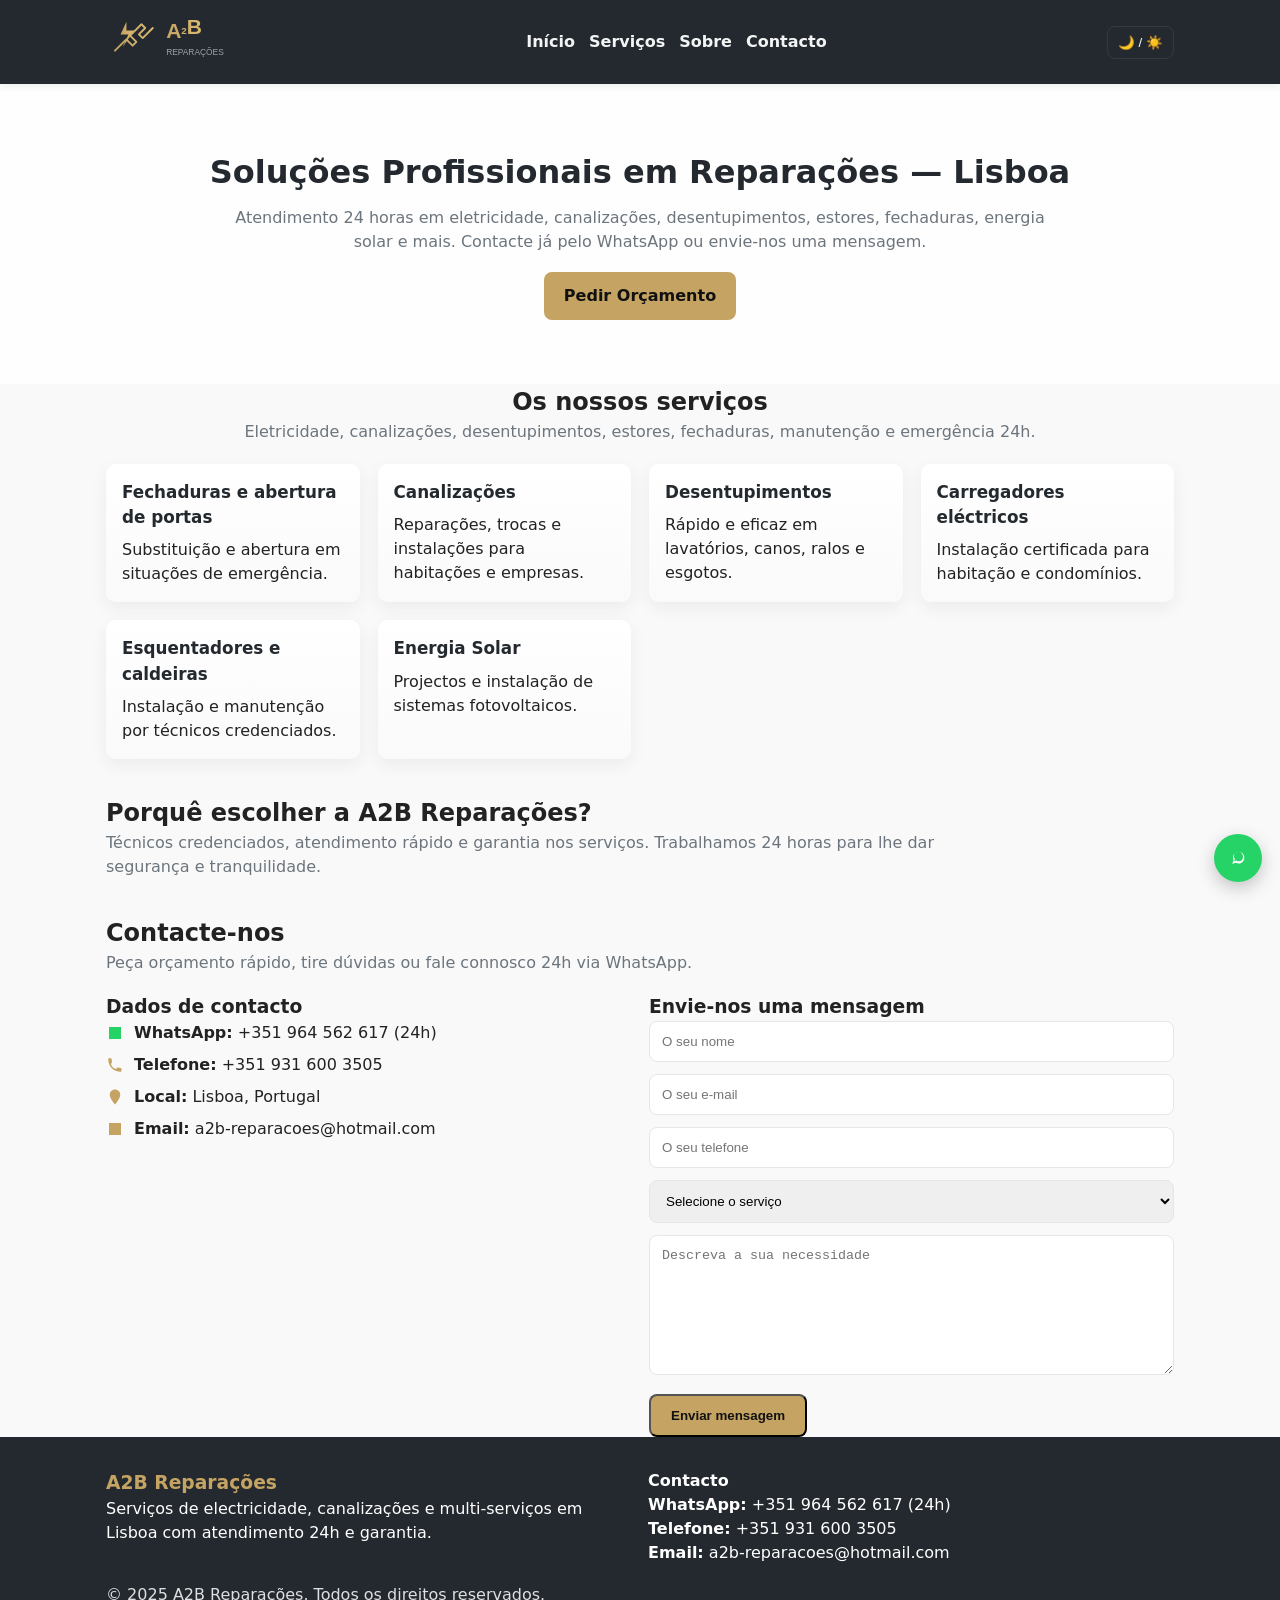
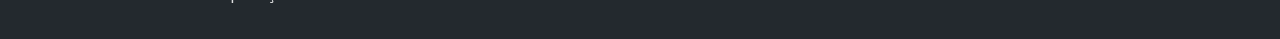
==== index.html @ bcf90f16 "Add files via upload" ====
<!DOCTYPE html>
<html lang="pt-PT">
<head>
  <meta charset="utf-8" />
  <meta name="viewport" content="width=device-width,initial-scale=1" />
  <title>A2B Reparações — Lisboa | Serviços 24h</title>
  <meta name="description" content="A2B Reparações — serviços 24h em Lisboa (eletricidade, canalizações, desentupimentos, estores, fechaduras, energia solar). Contacto rápido via WhatsApp." />
  <meta name="author" content="A2B Reparações" />
  <style>
    :root{
      --primary:#23292e;
      --secondary:#c5a363;
      --green:#25D366;
      --bg-light:#f9f9f9;
      --text-light:#222;
      --bg-dark:#0f1112;
      --text-dark:#e9ecef;
      --muted:#6c757d;
      --danger:#dc3545;
      --container:1100px;
    }
    *{box-sizing:border-box;margin:0;padding:0}
    html,body{height:100%}
    body{font-family:System-ui,-apple-system,"Segoe UI",Roboto,"Helvetica Neue",Arial,sans-serif;
      background:var(--bg-light);color:var(--text-light);-webkit-font-smoothing:antialiased;line-height:1.5;}
    .container{max-width:var(--container);margin:0 auto;padding:0 16px;}
    header{background:var(--primary);color:white;padding:14px 0;position:sticky;top:0;z-index:50;box-shadow:0 2px 8px rgba(0,0,0,.08)}
    .header-inner{display:flex;align-items:center;justify-content:space-between;gap:12px}
    .brand{display:flex;align-items:center;gap:12px}
    .brand svg{height:56px;width:auto;display:block}
    nav ul{display:flex;gap:14px;list-style:none}
    nav a{color:white;text-decoration:none;font-weight:600;opacity:.95}
    nav a:hover{opacity:1;color:var(--secondary)}
    .theme-toggle{background:transparent;border:1px solid rgba(255,255,255,.08);padding:8px 10px;border-radius:8px;color:white;cursor:pointer}
    .hero{padding:64px 0;text-align:center;background:linear-gradient(180deg,rgba(255,255,255,.8),rgba(255,255,255,.8));}
    .hero h1{font-size:2.0rem;margin-bottom:10px;color:var(--primary)}
    .hero p{color:var(--muted);max-width:820px;margin:0 auto 18px}
    .btn{display:inline-block;background:var(--secondary);color:#111;padding:12px 20px;border-radius:8px;text-decoration:none;font-weight:700}
    section{padding:56px 0}
    .grid{display:grid;gap:18px}
    .services-grid{grid-template-columns:repeat(auto-fit,minmax(220px,1fr))}
    .service-card{background:transparent;border-radius:10px;padding:16px;box-shadow:0 6px 18px rgba(0,0,0,.06);background:linear-gradient(180deg,#fff,#fafafa)}
    .service-card h3{color:var(--primary);margin-bottom:8px;font-size:1.05rem}
    .contact-grid{display:grid;grid-template-columns:1fr 1fr;gap:18px}
    .contact-form input,.contact-form textarea,.contact-form select{width:100%;padding:12px;border:1px solid #e6e6e6;border-radius:8px;margin-bottom:12px}
    .contact-form textarea{min-height:140px;resize:vertical}
    footer{background:var(--primary);color:white;padding:32px 0}
    .footer-columns{display:grid;grid-template-columns:repeat(auto-fit,minmax(200px,1fr));gap:16px}
    .contact-line{display:flex;align-items:center;gap:10px;margin-bottom:8px}
    .whatsapp-float{position:fixed;right:18px;bottom:18px;background:var(--green);color:white;padding:14px;border-radius:50%;box-shadow:0 6px 18px rgba(0,0,0,.22);display:flex;align-items:center;justify-content:center;text-decoration:none}
    .sr-only{position:absolute;width:1px;height:1px;padding:0;margin:-1px;overflow:hidden;clip:rect(0,0,0,0);white-space:nowrap;border:0}
    body.dark{background:var(--bg-dark);color:var(--text-dark)}
    body.dark .hero{background:linear-gradient(180deg,rgba(0,0,0,.4),rgba(0,0,0,.4))}
    body.dark .service-card{background:linear-gradient(180deg,#141516,#151517);box-shadow:0 6px 18px rgba(0,0,0,.6)}
    body.dark .btn{background:var(--secondary);color:#111}
    body.dark header{background:#0d1112}
    @media (max-width:900px){.contact-grid{grid-template-columns:1fr}nav ul{display:none}header .header-inner{flex-direction:row;justify-content:space-between}}
  </style>
</head>
<body>
  <header>
    <div class="container header-inner" role="banner">
      <div class="brand" aria-label="A2B Reparações">
        <svg viewBox="0 0 200 80" xmlns="http://www.w3.org/2000/svg" aria-hidden="true">
          <defs>
            <linearGradient id="g" x1="0" x2="1">
              <stop offset="0" stop-color="#c5a363"/>
              <stop offset="1" stop-color="#d9b971"/>
            </linearGradient>
          </defs>
          <rect x="0" y="0" width="70" height="70" rx="10" ry="10" fill="#23292e" />
          <path d="M12 56 L30 38 L40 48 L46 42 L36 32 L54 14 L60 20 L50 30 L56 36 L72 20" fill="none" stroke="url(#g)" stroke-width="3" stroke-linecap="round" stroke-linejoin="round" transform="translate(2,2) scale(0.9)"/>
          <polygon points="36,10 24,36 40,36 28,62 52,28 36,28" fill="url(#g)" transform="translate(4,4) scale(0.7)"/>
          <text x="86" y="34" font-family="Segoe UI, Roboto, Arial" font-weight="700" font-size="30" fill="url(#g)">A<tspan dy="-6" font-size="14">2</tspan>B</text>
          <text x="86" y="58" font-family="Segoe UI, Roboto, Arial" font-size="12" fill="#9aa3a6">REPARAÇÕES</text>
        </svg>
      </div>

      <nav aria-label="Navegação principal">
        <ul>
          <li><a href="#home">Início</a></li>
          <li><a href="#services">Serviços</a></li>
          <li><a href="#about">Sobre</a></li>
          <li><a href="#contact">Contacto</a></li>
        </ul>
      </nav>

      <div style="display:flex;gap:8px;align-items:center">
        <button id="themeToggle" class="theme-toggle" aria-pressed="false" title="Alternar tema">🌙 / ☀️</button>
      </div>
    </div>
  </header>

  <main>
    <section id="home" class="hero">
      <div class="container">
        <h1>Soluções Profissionais em Reparações — Lisboa</h1>
        <p>Atendimento 24 horas em eletricidade, canalizações, desentupimentos, estores, fechaduras, energia solar e mais. Contacte já pelo WhatsApp ou envie-nos uma mensagem.</p>
        <a class="btn" href="#contact">Pedir Orçamento</a>
      </div>
    </section>

    <section id="services" class="container">
      <div class="section-title" style="text-align:center;margin-bottom:18px">
        <h2>Os nossos serviços</h2>
        <p style="color:var(--muted)">Eletricidade, canalizações, desentupimentos, estores, fechaduras, manutenção e emergência 24h.</p>
      </div>

      <div class="services-grid grid" style="margin-top:20px">
        <div class="service-card"><h3>Fechaduras e abertura de portas</h3><p>Substituição e abertura em situações de emergência.</p></div>
        <div class="service-card"><h3>Canalizações</h3><p>Reparações, trocas e instalações para habitações e empresas.</p></div>
        <div class="service-card"><h3>Desentupimentos</h3><p>Rápido e eficaz em lavatórios, canos, ralos e esgotos.</p></div>
        <div class="service-card"><h3>Carregadores eléctricos</h3><p>Instalação certificada para habitação e condomínios.</p></div>
        <div class="service-card"><h3>Esquentadores e caldeiras</h3><p>Instalação e manutenção por técnicos credenciados.</p></div>
        <div class="service-card"><h3>Energia Solar</h3><p>Projectos e instalação de sistemas fotovoltaicos.</p></div>
      </div>
    </section>

    <section id="about" class="container" aria-labelledby="about-title" style="margin-top:36px">
      <h2 id="about-title">Porquê escolher a A2B Reparações?</h2>
      <p style="color:var(--muted);max-width:900px">Técnicos credenciados, atendimento rápido e garantia nos serviços. Trabalhamos 24 horas para lhe dar segurança e tranquilidade.</p>
    </section>

    <section id="contact" class="container" style="margin-top:36px">
      <h2>Contacte-nos</h2>
      <p style="color:var(--muted)">Peça orçamento rápido, tire dúvidas ou fale connosco 24h via WhatsApp.</p>

      <div class="contact-grid" style="margin-top:18px">
        <div>
          <h3>Dados de contacto</h3>
          <div class="contact-line"><svg width="18" height="18" viewBox="0 0 24 24" aria-hidden="true"><path d="M20 4H4v16h16V4z" fill="#25D366"/></svg><span><strong>WhatsApp:</strong> <a href="https://wa.me/351964562617" target="_blank" rel="noopener noreferrer" style="color:inherit;text-decoration:none">+351 964 562 617</a> (24h)</span></div>
          <div class="contact-line"><svg width="18" height="18" viewBox="0 0 24 24" aria-hidden="true"><path d="M6.6 10.79a10 10 0 0 0 6.61 6.61l1.83-1.83a1 1 0 0 1 1.02-.24c1.12.37 2.33.57 3.57.57a1 1 0 0 1 1 1V20a1 1 0 0 1-1 1C10.07 21 3 13.93 3 4a1 1 0 0 1 1-1h2.5a1 1 0 0 1 1 1c0 1.24.2 2.45.57 3.57a1 1 0 0 1-.24 1.02L6.6 10.79z" fill="#c5a363"/></svg><span><strong>Telefone:</strong> +351 931 600 3505</span></div>
          <div class="contact-line"><svg width="18" height="18" viewBox="0 0 24 24" aria-hidden="true"><path d="M12 2C8.13 2 5 5.13 5 9c0 5.25 7 13 7 13s7-7.75 7-13c0-3.87-3.13-7-7-7z" fill="#c5a363"/></svg><span><strong>Local:</strong> Lisboa, Portugal</span></div>
          <div class="contact-line"><svg width="18" height="18" viewBox="0 0 24 24" aria-hidden="true"><path d="M20 4H4v16h16V4z" fill="#c5a363"/></svg><span><strong>Email:</strong> a2b-reparacoes@hotmail.com</span></div>
        </div>

        <div class="contact-form" aria-labelledby="form-title">
          <h3 id="form-title">Envie-nos uma mensagem</h3>
          <form action="https://formsubmit.co/a2b-reparacoes@hotmail.com" method="POST" onsubmit="onFormSubmit(event)">
            <input type="hidden" name="_captcha" value="false">
            <input type="hidden" name="_template" value="table">
            <input type="text" name="nome" placeholder="O seu nome" required aria-label="Nome">
            <input type="email" name="email" placeholder="O seu e-mail" required aria-label="Email">
            <input type="tel" name="telefone" placeholder="O seu telefone" aria-label="Telefone">
            <select name="servico" required aria-label="Serviço">
              <option value="" disabled selected>Selecione o serviço</option>
              <option value="fechaduras">Fechaduras e abertura de portas</option>
              <option value="canalizacao">Canalizações</option>
              <option value="desentupimentos">Desentupimentos</option>
              <option value="estores">Estores</option>
              <option value="maquinas">Máquinas de lavar roupa/loiça</option>
              <option value="carregador">Carregador carro eléctrico</option>
              <option value="esquentador">Esquentadores e caldeiras</option>
              <option value="termoacumulador">Termoacumuladores</option>
              <option value="residencial">Instalações eléctricas residenciais</option>
              <option value="comercial">Instalações eléctricas comerciais</option>
              <option value="manutencao">Manutenção preventiva</option>
              <option value="emergencia">Emergência 24h</option>
              <option value="solar">Energia solar</option>
              <option value="outro">Outro</option>
            </select>
            <textarea name="mensagem" placeholder="Descreva a sua necessidade" required aria-label="Mensagem"></textarea>
            <button type="submit" class="btn">Enviar mensagem</button>
            <div id="localSuccess" style="display:none;margin-top:12px;padding:10px;background:#e6ffed;border:1px solid #c6f3d2;border-radius:8px;color:#0a6f33">Obrigado — a sua mensagem está a ser enviada. Verifique a sua caixa de e-mail para confirmar (FormSubmit) se for a primeira submissão.</div>
          </form>
        </div>
      </div>
    </section>
  </main>

  <footer role="contentinfo">
    <div class="container footer-columns">
      <div>
        <h3 style="color:var(--secondary)">A2B Reparações</h3>
        <p style="color:inherit">Serviços de electricidade, canalizações e multi-serviços em Lisboa com atendimento 24h e garantia.</p>
      </div>
      <div>
        <h4>Contacto</h4>
        <p style="color:inherit"><strong>WhatsApp:</strong> <a href="https://wa.me/351964562617" target="_blank" rel="noopener noreferrer" style="color:inherit;text-decoration:none">+351 964 562 617</a> (24h)</p>
        <p style="color:inherit"><strong>Telefone:</strong> +351 931 600 3505</p>
        <p style="color:inherit"><strong>Email:</strong> a2b-reparacoes@hotmail.com</p>
      </div>
    </div>
    <div class="container footer-bottom" style="margin-top:18px;color:rgba(255,255,255,0.85)">&copy; 2025 A2B Reparações. Todos os direitos reservados.</div>
  </footer>

  <a class="whatsapp-float" href="https://wa.me/351964562617" target="_blank" rel="noopener noreferrer" aria-label="WhatsApp 24h">
    <svg width="20" height="20" viewBox="0 0 24 24" aria-hidden="true"><path fill="#fff" d="M17.6 6.4C16.4 5.2 14.8 4.5 13 4.5c-3.9 0-7 3.1-7 7 0 1.1.3 2.1.9 3L5 19l4.6-1.2c.9.5 1.9.8 3 .8 3.9 0 7-3.1 7-7 0-1.8-.7-3.4-1.9-4.6zM13 16c-1 0-1.9-.3-2.7-.8l-.2-.1-2.6.7.7-2.6-.1-.2C7.3 11.9 7 11 7 10c0-3 2.5-5.5 5.5-5.5S18 7 18 10.5 16 16 13 16z"/></svg>
  </a>

  <script>
    (function(){
      const btn = document.getElementById('themeToggle');
      const prefersDark = window.matchMedia && window.matchMedia('(prefers-color-scheme: dark)').matches;
      const saved = localStorage.getItem('a2b_theme');
      if(saved === 'dark' || (!saved && prefersDark)) document.body.classList.add('dark');
      btn.addEventListener('click', ()=>{
        document.body.classList.toggle('dark');
        const isDark = document.body.classList.contains('dark');
        localStorage.setItem('a2b_theme', isDark ? 'dark' : 'light');
        btn.setAttribute('aria-pressed', isDark);
      });
    })();

    function onFormSubmit(e){
      const note = document.getElementById('localSuccess');
      note.style.display = 'block';
      // Allow form to submit to FormSubmit (no preventDefault) so FormSubmit will handle delivery & verification
    }
  </script>
</body>
</html>
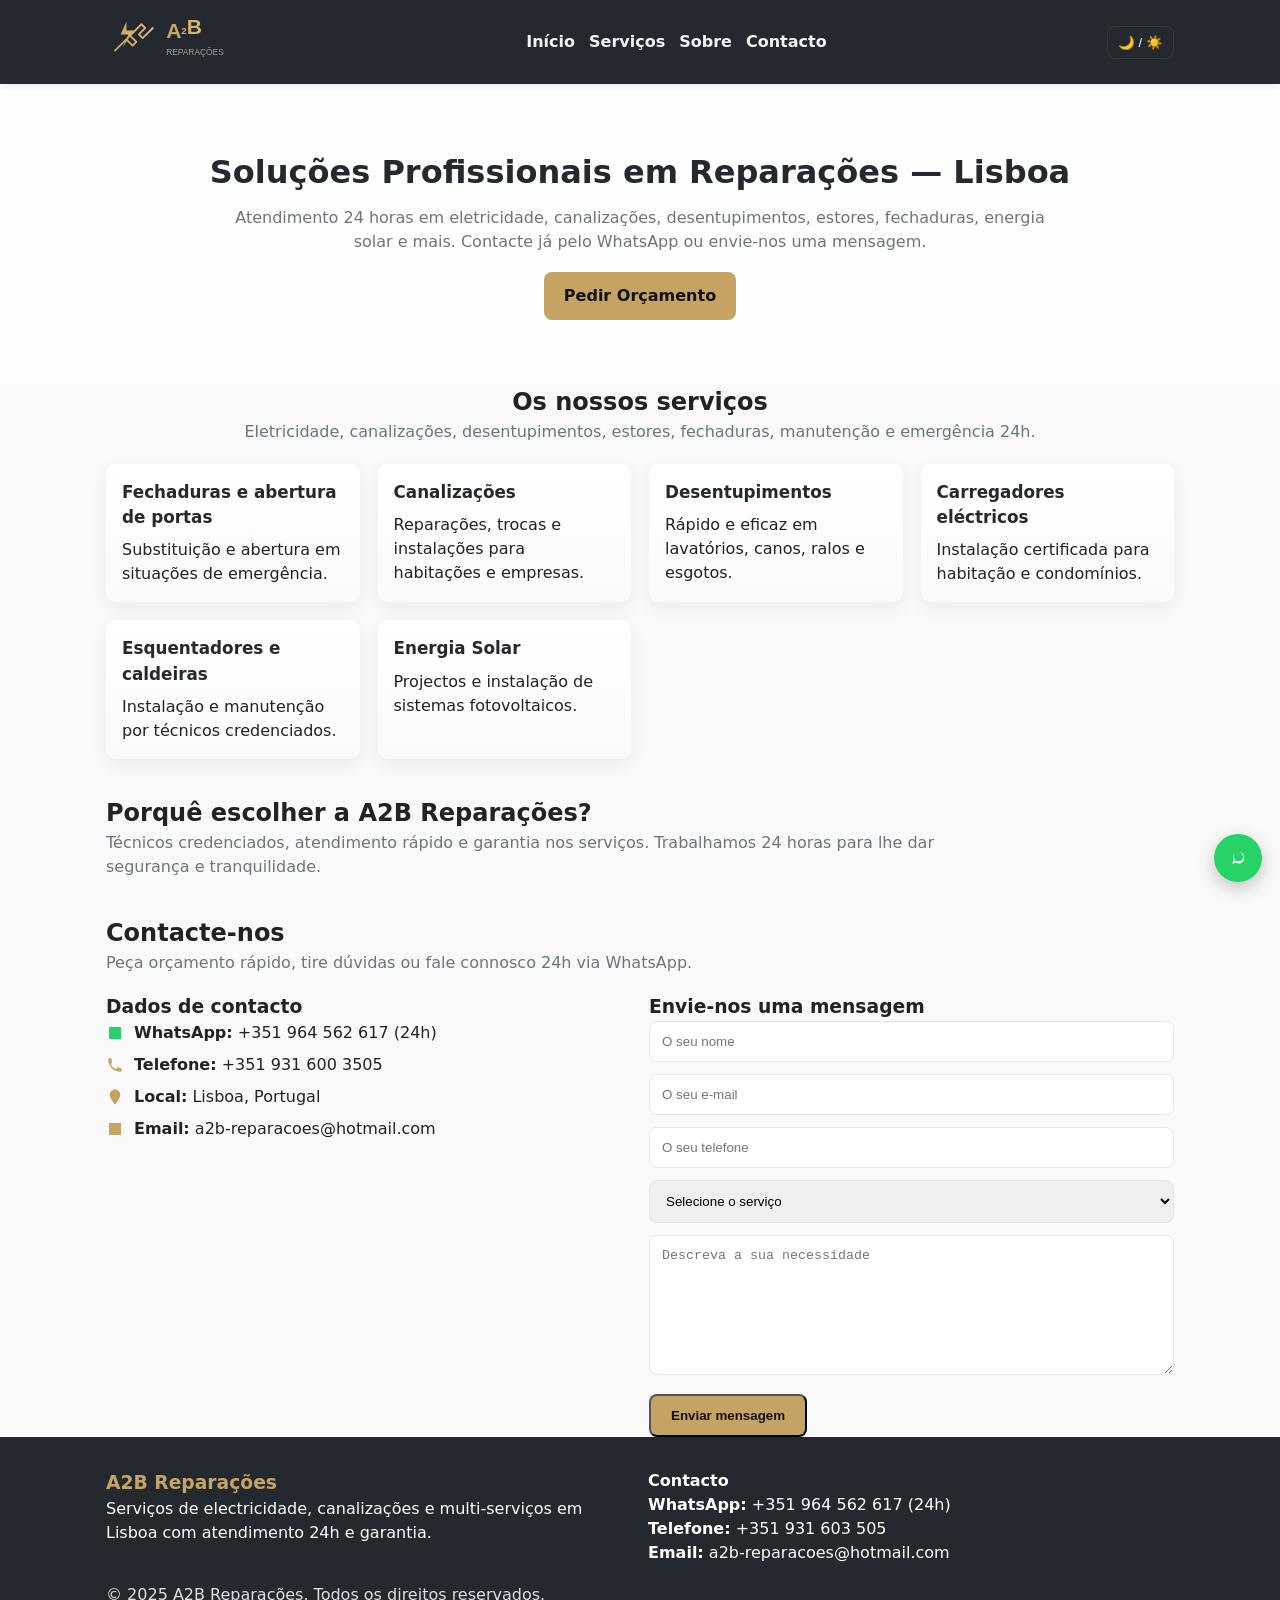
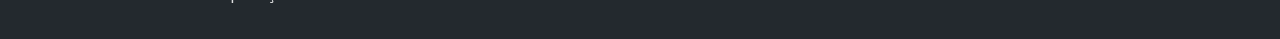
==== commit 2d1d0f75: "Update index.html" ====
--- a/index.html
+++ b/index.html
@@ -177,8 +177,8 @@
       <div>
         <h4>Contacto</h4>
         <p style="color:inherit"><strong>WhatsApp:</strong> <a href="https://wa.me/351964562617" target="_blank" rel="noopener noreferrer" style="color:inherit;text-decoration:none">+351 964 562 617</a> (24h)</p>
-        <p style="color:inherit"><strong>Telefone:</strong> +351 931 600 3505</p>
-        <p style="color:inherit"><strong>Email:</strong> a2b-reparacoes@hotmail.com</p>
+        <p style="color:inherit"><strong>Telefone:</strong> +351 931 603 505</p>
+        <p style="color:inherit"><strong>Email:</strong> a2b-reparacoes@hotmail.com </p>
       </div>
     </div>
     <div class="container footer-bottom" style="margin-top:18px;color:rgba(255,255,255,0.85)">&copy; 2025 A2B Reparações. Todos os direitos reservados.</div>
@@ -209,4 +209,4 @@
     }
   </script>
 </body>
-</html>+</html>
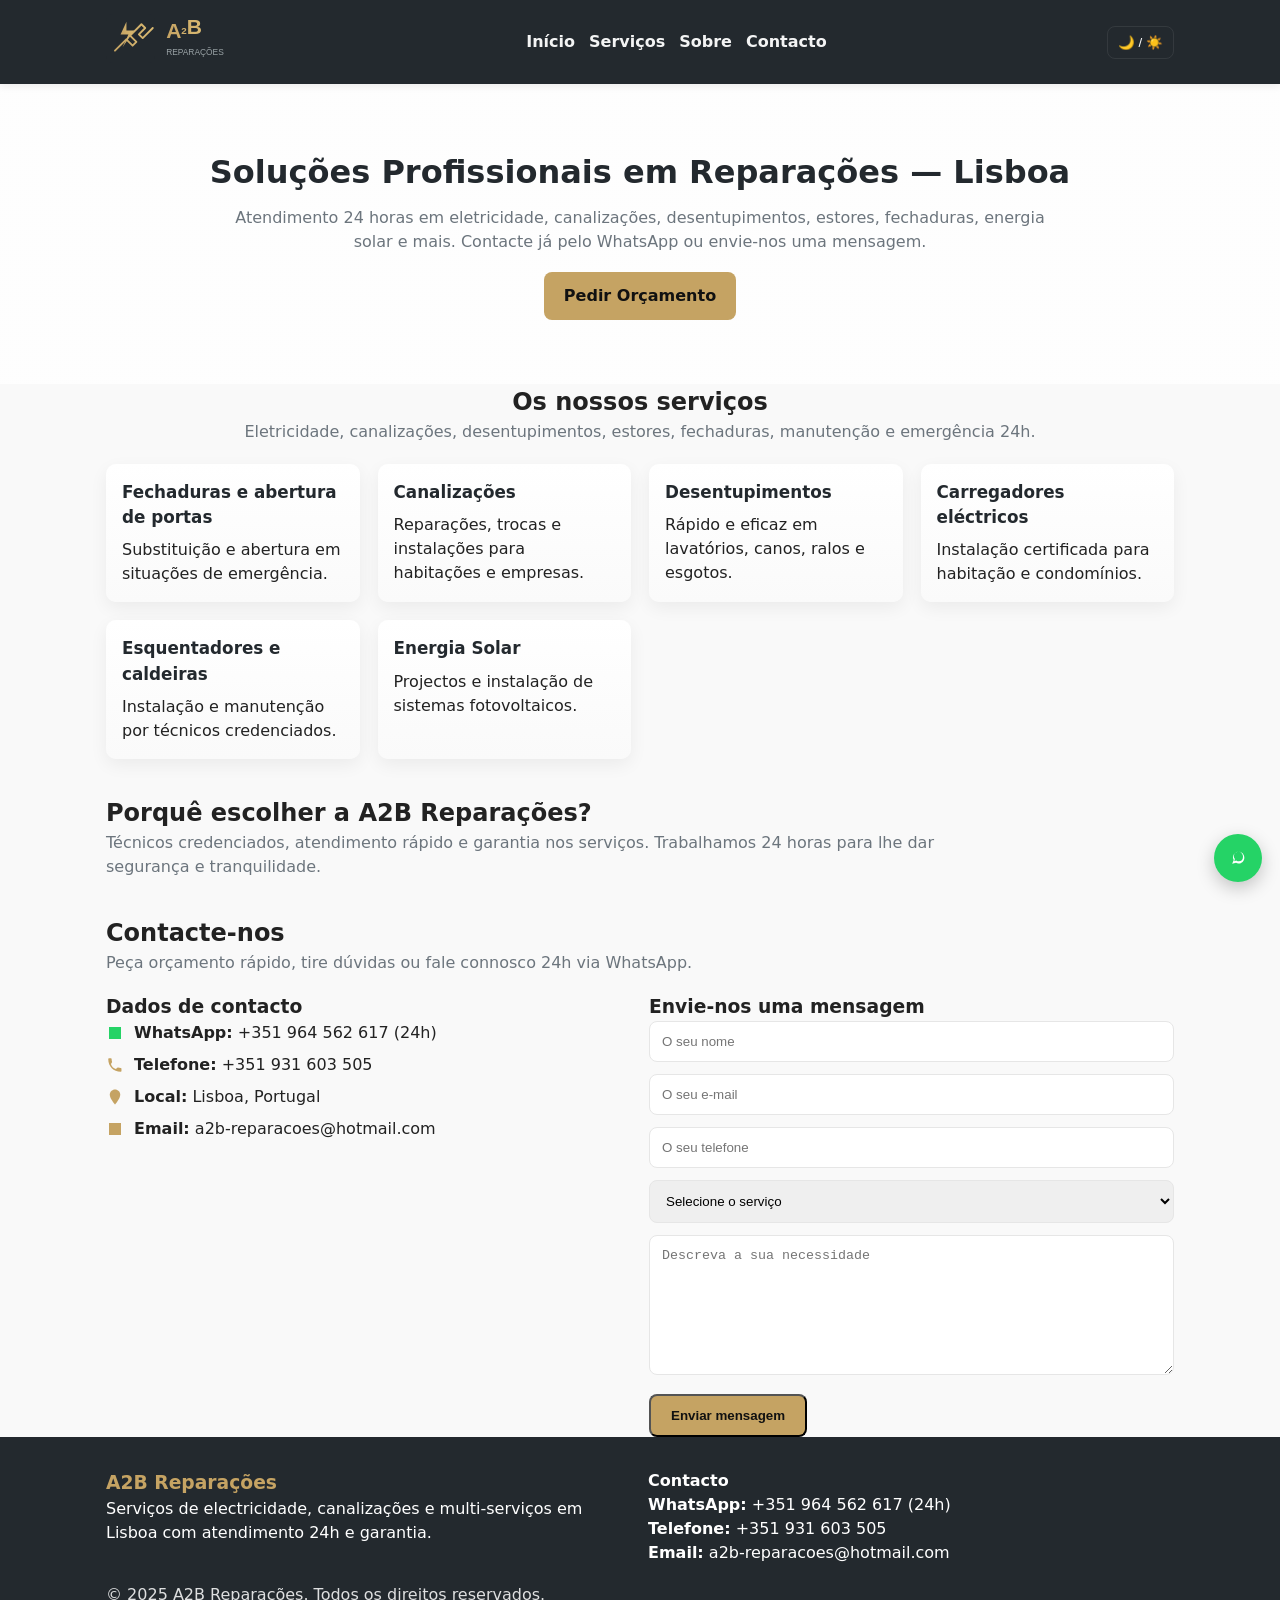
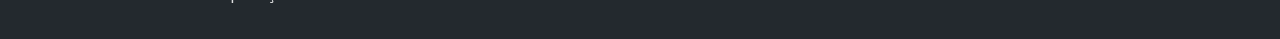
==== commit ae2b73b2: "Update index.html" ====
--- a/index.html
+++ b/index.html
@@ -129,7 +129,7 @@
         <div>
           <h3>Dados de contacto</h3>
           <div class="contact-line"><svg width="18" height="18" viewBox="0 0 24 24" aria-hidden="true"><path d="M20 4H4v16h16V4z" fill="#25D366"/></svg><span><strong>WhatsApp:</strong> <a href="https://wa.me/351964562617" target="_blank" rel="noopener noreferrer" style="color:inherit;text-decoration:none">+351 964 562 617</a> (24h)</span></div>
-          <div class="contact-line"><svg width="18" height="18" viewBox="0 0 24 24" aria-hidden="true"><path d="M6.6 10.79a10 10 0 0 0 6.61 6.61l1.83-1.83a1 1 0 0 1 1.02-.24c1.12.37 2.33.57 3.57.57a1 1 0 0 1 1 1V20a1 1 0 0 1-1 1C10.07 21 3 13.93 3 4a1 1 0 0 1 1-1h2.5a1 1 0 0 1 1 1c0 1.24.2 2.45.57 3.57a1 1 0 0 1-.24 1.02L6.6 10.79z" fill="#c5a363"/></svg><span><strong>Telefone:</strong> +351 931 600 3505</span></div>
+          <div class="contact-line"><svg width="18" height="18" viewBox="0 0 24 24" aria-hidden="true"><path d="M6.6 10.79a10 10 0 0 0 6.61 6.61l1.83-1.83a1 1 0 0 1 1.02-.24c1.12.37 2.33.57 3.57.57a1 1 0 0 1 1 1V20a1 1 0 0 1-1 1C10.07 21 3 13.93 3 4a1 1 0 0 1 1-1h2.5a1 1 0 0 1 1 1c0 1.24.2 2.45.57 3.57a1 1 0 0 1-.24 1.02L6.6 10.79z" fill="#c5a363"/></svg><span><strong>Telefone:</strong> +351 931 603 505</span></div>
           <div class="contact-line"><svg width="18" height="18" viewBox="0 0 24 24" aria-hidden="true"><path d="M12 2C8.13 2 5 5.13 5 9c0 5.25 7 13 7 13s7-7.75 7-13c0-3.87-3.13-7-7-7z" fill="#c5a363"/></svg><span><strong>Local:</strong> Lisboa, Portugal</span></div>
           <div class="contact-line"><svg width="18" height="18" viewBox="0 0 24 24" aria-hidden="true"><path d="M20 4H4v16h16V4z" fill="#c5a363"/></svg><span><strong>Email:</strong> a2b-reparacoes@hotmail.com</span></div>
         </div>
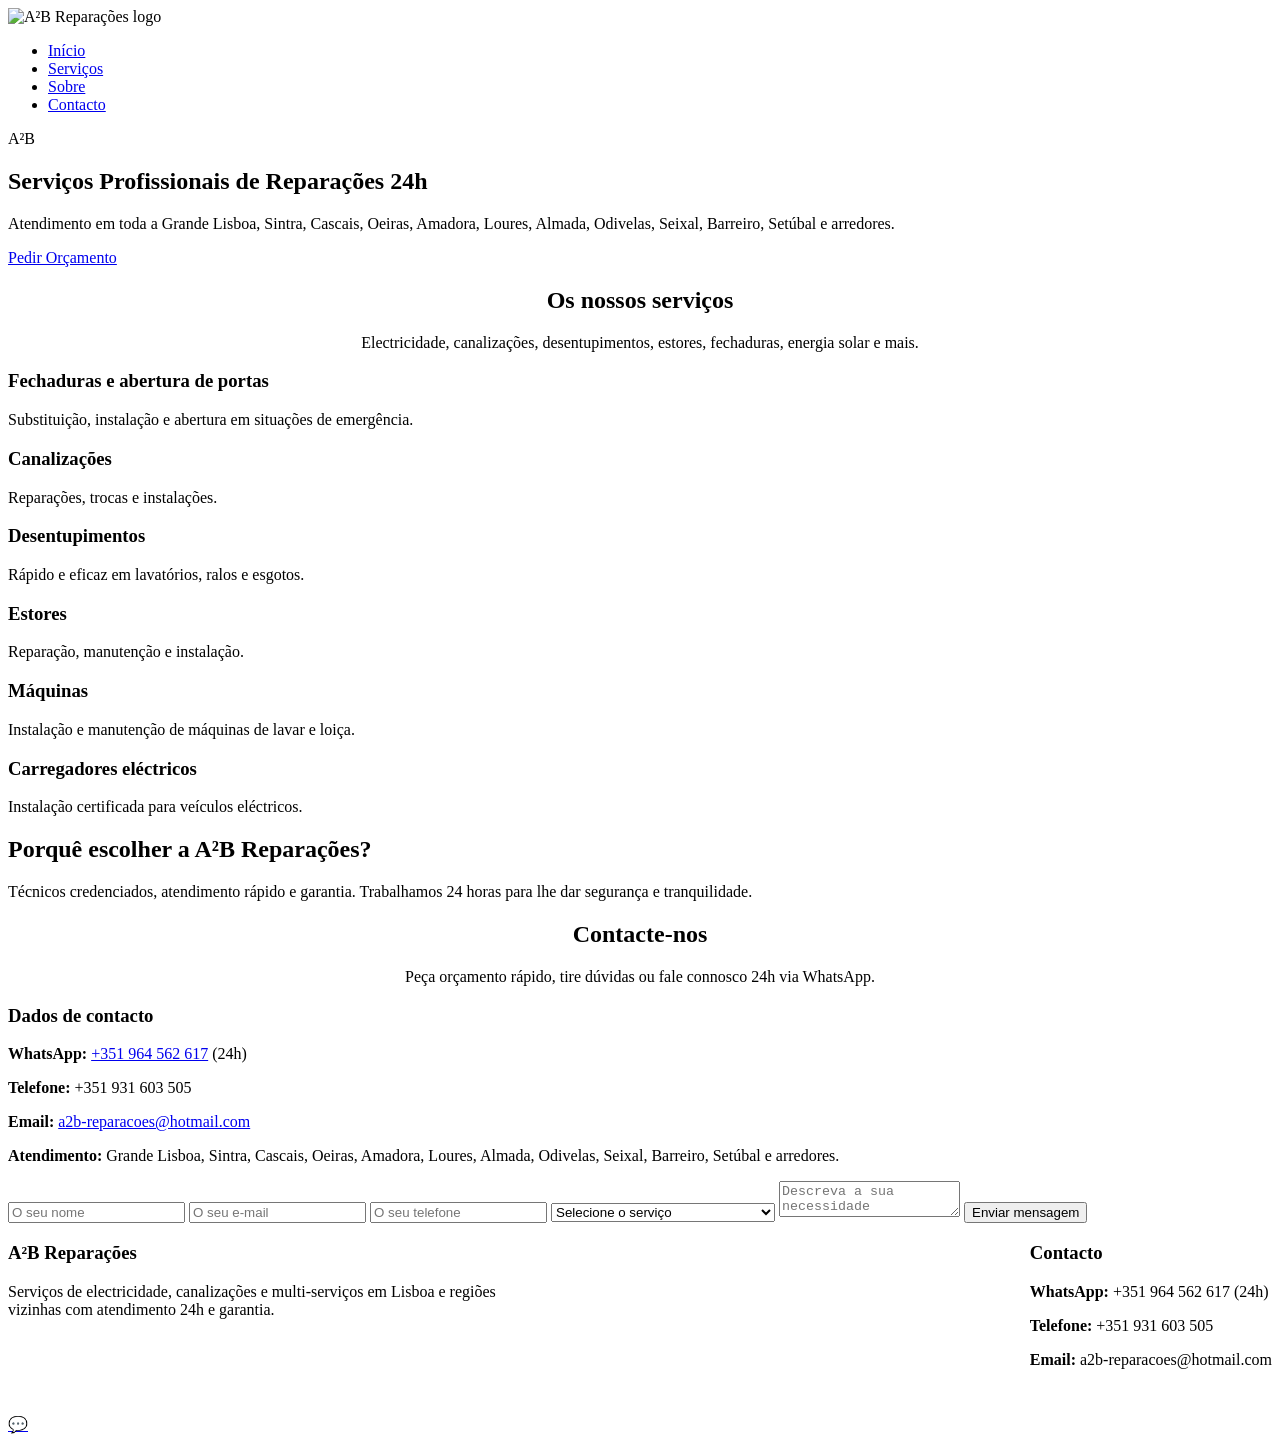
==== commit 1e36fd99: "Add files via upload" ====
--- a/index.html
+++ b/index.html
@@ -1,212 +1,125 @@
 <!DOCTYPE html>
 <html lang="pt-PT">
 <head>
-  <meta charset="utf-8" />
-  <meta name="viewport" content="width=device-width,initial-scale=1" />
-  <title>A2B Reparações — Lisboa | Serviços 24h</title>
-  <meta name="description" content="A2B Reparações — serviços 24h em Lisboa (eletricidade, canalizações, desentupimentos, estores, fechaduras, energia solar). Contacto rápido via WhatsApp." />
-  <meta name="author" content="A2B Reparações" />
-  <style>
-    :root{
-      --primary:#23292e;
-      --secondary:#c5a363;
-      --green:#25D366;
-      --bg-light:#f9f9f9;
-      --text-light:#222;
-      --bg-dark:#0f1112;
-      --text-dark:#e9ecef;
-      --muted:#6c757d;
-      --danger:#dc3545;
-      --container:1100px;
-    }
-    *{box-sizing:border-box;margin:0;padding:0}
-    html,body{height:100%}
-    body{font-family:System-ui,-apple-system,"Segoe UI",Roboto,"Helvetica Neue",Arial,sans-serif;
-      background:var(--bg-light);color:var(--text-light);-webkit-font-smoothing:antialiased;line-height:1.5;}
-    .container{max-width:var(--container);margin:0 auto;padding:0 16px;}
-    header{background:var(--primary);color:white;padding:14px 0;position:sticky;top:0;z-index:50;box-shadow:0 2px 8px rgba(0,0,0,.08)}
-    .header-inner{display:flex;align-items:center;justify-content:space-between;gap:12px}
-    .brand{display:flex;align-items:center;gap:12px}
-    .brand svg{height:56px;width:auto;display:block}
-    nav ul{display:flex;gap:14px;list-style:none}
-    nav a{color:white;text-decoration:none;font-weight:600;opacity:.95}
-    nav a:hover{opacity:1;color:var(--secondary)}
-    .theme-toggle{background:transparent;border:1px solid rgba(255,255,255,.08);padding:8px 10px;border-radius:8px;color:white;cursor:pointer}
-    .hero{padding:64px 0;text-align:center;background:linear-gradient(180deg,rgba(255,255,255,.8),rgba(255,255,255,.8));}
-    .hero h1{font-size:2.0rem;margin-bottom:10px;color:var(--primary)}
-    .hero p{color:var(--muted);max-width:820px;margin:0 auto 18px}
-    .btn{display:inline-block;background:var(--secondary);color:#111;padding:12px 20px;border-radius:8px;text-decoration:none;font-weight:700}
-    section{padding:56px 0}
-    .grid{display:grid;gap:18px}
-    .services-grid{grid-template-columns:repeat(auto-fit,minmax(220px,1fr))}
-    .service-card{background:transparent;border-radius:10px;padding:16px;box-shadow:0 6px 18px rgba(0,0,0,.06);background:linear-gradient(180deg,#fff,#fafafa)}
-    .service-card h3{color:var(--primary);margin-bottom:8px;font-size:1.05rem}
-    .contact-grid{display:grid;grid-template-columns:1fr 1fr;gap:18px}
-    .contact-form input,.contact-form textarea,.contact-form select{width:100%;padding:12px;border:1px solid #e6e6e6;border-radius:8px;margin-bottom:12px}
-    .contact-form textarea{min-height:140px;resize:vertical}
-    footer{background:var(--primary);color:white;padding:32px 0}
-    .footer-columns{display:grid;grid-template-columns:repeat(auto-fit,minmax(200px,1fr));gap:16px}
-    .contact-line{display:flex;align-items:center;gap:10px;margin-bottom:8px}
-    .whatsapp-float{position:fixed;right:18px;bottom:18px;background:var(--green);color:white;padding:14px;border-radius:50%;box-shadow:0 6px 18px rgba(0,0,0,.22);display:flex;align-items:center;justify-content:center;text-decoration:none}
-    .sr-only{position:absolute;width:1px;height:1px;padding:0;margin:-1px;overflow:hidden;clip:rect(0,0,0,0);white-space:nowrap;border:0}
-    body.dark{background:var(--bg-dark);color:var(--text-dark)}
-    body.dark .hero{background:linear-gradient(180deg,rgba(0,0,0,.4),rgba(0,0,0,.4))}
-    body.dark .service-card{background:linear-gradient(180deg,#141516,#151517);box-shadow:0 6px 18px rgba(0,0,0,.6)}
-    body.dark .btn{background:var(--secondary);color:#111}
-    body.dark header{background:#0d1112}
-    @media (max-width:900px){.contact-grid{grid-template-columns:1fr}nav ul{display:none}header .header-inner{flex-direction:row;justify-content:space-between}}
-  </style>
+<meta charset="utf-8">
+<meta name="viewport" content="width=device-width, initial-scale=1">
+<title>A²B Reparações – Serviços 24h em Lisboa e Regiões Vizinhas</title>
+<meta name="description" content="Serviços 24h em Lisboa, Sintra, Cascais, Oeiras, Amadora, Loures, Almada, Odivelas, Seixal, Barreiro e Setúbal.">
+<link rel="icon" href="img/favicon.ico">
+<link rel="stylesheet" href="css/style.css">
 </head>
 <body>
-  <header>
-    <div class="container header-inner" role="banner">
-      <div class="brand" aria-label="A2B Reparações">
-        <svg viewBox="0 0 200 80" xmlns="http://www.w3.org/2000/svg" aria-hidden="true">
-          <defs>
-            <linearGradient id="g" x1="0" x2="1">
-              <stop offset="0" stop-color="#c5a363"/>
-              <stop offset="1" stop-color="#d9b971"/>
-            </linearGradient>
-          </defs>
-          <rect x="0" y="0" width="70" height="70" rx="10" ry="10" fill="#23292e" />
-          <path d="M12 56 L30 38 L40 48 L46 42 L36 32 L54 14 L60 20 L50 30 L56 36 L72 20" fill="none" stroke="url(#g)" stroke-width="3" stroke-linecap="round" stroke-linejoin="round" transform="translate(2,2) scale(0.9)"/>
-          <polygon points="36,10 24,36 40,36 28,62 52,28 36,28" fill="url(#g)" transform="translate(4,4) scale(0.7)"/>
-          <text x="86" y="34" font-family="Segoe UI, Roboto, Arial" font-weight="700" font-size="30" fill="url(#g)">A<tspan dy="-6" font-size="14">2</tspan>B</text>
-          <text x="86" y="58" font-family="Segoe UI, Roboto, Arial" font-size="12" fill="#9aa3a6">REPARAÇÕES</text>
-        </svg>
+<header>
+  <div class="container header-content">
+    <div class="logo"><img src="img/a2b_logo_final.png" alt="A²B Reparações logo"></div>
+    <nav>
+      <ul>
+        <li><a href="#home">Início</a></li>
+        <li><a href="#services">Serviços</a></li>
+        <li><a href="#about">Sobre</a></li>
+        <li><a href="#contact">Contacto</a></li>
+      </ul>
+    </nav>
+  </div>
+</header>
+
+<section class="hero" id="home" style="background-image:url('img/hero-bg.svg')">
+  <div class="container">
+    <div class="hero-logo" aria-hidden="true">A²B</div>
+    <h1>Serviços Profissionais de Reparações 24h</h1>
+    <p>Atendimento em toda a Grande Lisboa, Sintra, Cascais, Oeiras, Amadora, Loures, Almada, Odivelas, Seixal, Barreiro, Setúbal e arredores.</p>
+    <a class="btn" href="#contact">Pedir Orçamento</a>
+  </div>
+</section>
+
+<section id="services" class="services">
+  <div class="container">
+    <div style="text-align:center;margin-bottom:18px">
+      <h2>Os nossos serviços</h2>
+      <p style="color:var(--muted)">Electricidade, canalizações, desentupimentos, estores, fechaduras, energia solar e mais.</p>
+    </div>
+    <div class="services-grid">
+      <div class="service-card"><h3>Fechaduras e abertura de portas</h3><p>Substituição, instalação e abertura em situações de emergência.</p></div>
+      <div class="service-card"><h3>Canalizações</h3><p>Reparações, trocas e instalações.</p></div>
+      <div class="service-card"><h3>Desentupimentos</h3><p>Rápido e eficaz em lavatórios, ralos e esgotos.</p></div>
+      <div class="service-card"><h3>Estores</h3><p>Reparação, manutenção e instalação.</p></div>
+      <div class="service-card"><h3>Máquinas</h3><p>Instalação e manutenção de máquinas de lavar e loiça.</p></div>
+      <div class="service-card"><h3>Carregadores eléctricos</h3><p>Instalação certificada para veículos eléctricos.</p></div>
+    </div>
+  </div>
+</section>
+
+<section id="about" class="about">
+  <div class="container">
+    <h2>Porquê escolher a A²B Reparações?</h2>
+    <p style="color:var(--muted);max-width:800px">Técnicos credenciados, atendimento rápido e garantia. Trabalhamos 24 horas para lhe dar segurança e tranquilidade.</p>
+  </div>
+</section>
+
+<section id="contact" class="contact">
+  <div class="container">
+    <div style="text-align:center;margin-bottom:18px">
+      <h2>Contacte-nos</h2>
+      <p style="color:var(--muted)">Peça orçamento rápido, tire dúvidas ou fale connosco 24h via WhatsApp.</p>
+    </div>
+    <div class="contact-grid">
+      <div>
+        <h3>Dados de contacto</h3>
+        <p><strong>WhatsApp:</strong> <a href="https://wa.me/351964562617" target="_blank">+351 964 562 617</a> (24h)</p>
+        <p><strong>Telefone:</strong> +351 931 603 505</p>
+        <p><strong>Email:</strong> <a href="mailto:a2b-reparacoes@hotmail.com">a2b-reparacoes@hotmail.com</a></p>
+        <p><strong>Atendimento:</strong> Grande Lisboa, Sintra, Cascais, Oeiras, Amadora, Loures, Almada, Odivelas, Seixal, Barreiro, Setúbal e arredores.</p>
       </div>
-
-      <nav aria-label="Navegação principal">
-        <ul>
-          <li><a href="#home">Início</a></li>
-          <li><a href="#services">Serviços</a></li>
-          <li><a href="#about">Sobre</a></li>
-          <li><a href="#contact">Contacto</a></li>
-        </ul>
-      </nav>
-
-      <div style="display:flex;gap:8px;align-items:center">
-        <button id="themeToggle" class="theme-toggle" aria-pressed="false" title="Alternar tema">🌙 / ☀️</button>
+      <div class="contact-form">
+        <form action="https://formsubmit.co/a2b-reparacoes@hotmail.com" method="POST">
+          <input type="hidden" name="_captcha" value="false">
+          <input type="hidden" name="_next" value="obrigado.html">
+          <input type="hidden" name="_autoresponse" value="Olá, obrigado por contactar a A²B Reparações. Recebemos o seu pedido e entraremos em contacto o mais breve possível. Atendimento 24h — Grande Lisboa e regiões vizinhas. Cumprimentos, Equipa A²B Reparações.">
+          <input type="text" name="nome" placeholder="O seu nome" required>
+          <input type="email" name="email" placeholder="O seu e-mail" required>
+          <input type="tel" name="telefone" placeholder="O seu telefone">
+          <select name="servico" required>
+            <option value="" disabled selected>Selecione o serviço</option>
+            <option value="fechaduras">Fechaduras e abertura de portas</option>
+            <option value="canalizacao">Canalizações</option>
+            <option value="desentupimentos">Desentupimentos</option>
+            <option value="estores">Estores</option>
+            <option value="maquinas">Máquinas</option>
+            <option value="carregador">Carregador carro eléctrico</option>
+            <option value="esquentador">Esquentadores e caldeiras</option>
+            <option value="termoacumulador">Termoacumuladores</option>
+            <option value="residencial">Instalações eléctricas residenciais</option>
+            <option value="comercial">Instalações eléctricas comerciais</option>
+            <option value="manutencao">Manutenção preventiva</option>
+            <option value="emergencia">Emergência 24h</option>
+            <option value="solar">Energia solar</option>
+            <option value="outro">Outro</option>
+          </select>
+          <textarea name="mensagem" placeholder="Descreva a sua necessidade" required></textarea>
+          <button type="submit" class="btn">Enviar mensagem</button>
+        </form>
       </div>
     </div>
-  </header>
+  </div>
+</section>
 
-  <main>
-    <section id="home" class="hero">
-      <div class="container">
-        <h1>Soluções Profissionais em Reparações — Lisboa</h1>
-        <p>Atendimento 24 horas em eletricidade, canalizações, desentupimentos, estores, fechaduras, energia solar e mais. Contacte já pelo WhatsApp ou envie-nos uma mensagem.</p>
-        <a class="btn" href="#contact">Pedir Orçamento</a>
-      </div>
-    </section>
+<footer>
+  <div class="container" style="display:flex;justify-content:space-between;flex-wrap:wrap;gap:20px">
+    <div style="max-width:520px">
+      <h3>A²B Reparações</h3>
+      <p>Serviços de electricidade, canalizações e multi-serviços em Lisboa e regiões vizinhas com atendimento 24h e garantia.</p>
+    </div>
+    <div>
+      <h3>Contacto</h3>
+      <p><strong>WhatsApp:</strong> +351 964 562 617 (24h)</p>
+      <p><strong>Telefone:</strong> +351 931 603 505</p>
+      <p><strong>Email:</strong> a2b-reparacoes@hotmail.com</p>
+    </div>
+  </div>
+  <div style="text-align:center;padding-top:12px;color:rgba(255,255,255,0.85)">&copy; 2025 A²B Reparações. Todos os direitos reservados.</div>
+</footer>
 
-    <section id="services" class="container">
-      <div class="section-title" style="text-align:center;margin-bottom:18px">
-        <h2>Os nossos serviços</h2>
-        <p style="color:var(--muted)">Eletricidade, canalizações, desentupimentos, estores, fechaduras, manutenção e emergência 24h.</p>
-      </div>
-
-      <div class="services-grid grid" style="margin-top:20px">
-        <div class="service-card"><h3>Fechaduras e abertura de portas</h3><p>Substituição e abertura em situações de emergência.</p></div>
-        <div class="service-card"><h3>Canalizações</h3><p>Reparações, trocas e instalações para habitações e empresas.</p></div>
-        <div class="service-card"><h3>Desentupimentos</h3><p>Rápido e eficaz em lavatórios, canos, ralos e esgotos.</p></div>
-        <div class="service-card"><h3>Carregadores eléctricos</h3><p>Instalação certificada para habitação e condomínios.</p></div>
-        <div class="service-card"><h3>Esquentadores e caldeiras</h3><p>Instalação e manutenção por técnicos credenciados.</p></div>
-        <div class="service-card"><h3>Energia Solar</h3><p>Projectos e instalação de sistemas fotovoltaicos.</p></div>
-      </div>
-    </section>
-
-    <section id="about" class="container" aria-labelledby="about-title" style="margin-top:36px">
-      <h2 id="about-title">Porquê escolher a A2B Reparações?</h2>
-      <p style="color:var(--muted);max-width:900px">Técnicos credenciados, atendimento rápido e garantia nos serviços. Trabalhamos 24 horas para lhe dar segurança e tranquilidade.</p>
-    </section>
-
-    <section id="contact" class="container" style="margin-top:36px">
-      <h2>Contacte-nos</h2>
-      <p style="color:var(--muted)">Peça orçamento rápido, tire dúvidas ou fale connosco 24h via WhatsApp.</p>
-
-      <div class="contact-grid" style="margin-top:18px">
-        <div>
-          <h3>Dados de contacto</h3>
-          <div class="contact-line"><svg width="18" height="18" viewBox="0 0 24 24" aria-hidden="true"><path d="M20 4H4v16h16V4z" fill="#25D366"/></svg><span><strong>WhatsApp:</strong> <a href="https://wa.me/351964562617" target="_blank" rel="noopener noreferrer" style="color:inherit;text-decoration:none">+351 964 562 617</a> (24h)</span></div>
-          <div class="contact-line"><svg width="18" height="18" viewBox="0 0 24 24" aria-hidden="true"><path d="M6.6 10.79a10 10 0 0 0 6.61 6.61l1.83-1.83a1 1 0 0 1 1.02-.24c1.12.37 2.33.57 3.57.57a1 1 0 0 1 1 1V20a1 1 0 0 1-1 1C10.07 21 3 13.93 3 4a1 1 0 0 1 1-1h2.5a1 1 0 0 1 1 1c0 1.24.2 2.45.57 3.57a1 1 0 0 1-.24 1.02L6.6 10.79z" fill="#c5a363"/></svg><span><strong>Telefone:</strong> +351 931 603 505</span></div>
-          <div class="contact-line"><svg width="18" height="18" viewBox="0 0 24 24" aria-hidden="true"><path d="M12 2C8.13 2 5 5.13 5 9c0 5.25 7 13 7 13s7-7.75 7-13c0-3.87-3.13-7-7-7z" fill="#c5a363"/></svg><span><strong>Local:</strong> Lisboa, Portugal</span></div>
-          <div class="contact-line"><svg width="18" height="18" viewBox="0 0 24 24" aria-hidden="true"><path d="M20 4H4v16h16V4z" fill="#c5a363"/></svg><span><strong>Email:</strong> a2b-reparacoes@hotmail.com</span></div>
-        </div>
-
-        <div class="contact-form" aria-labelledby="form-title">
-          <h3 id="form-title">Envie-nos uma mensagem</h3>
-          <form action="https://formsubmit.co/a2b-reparacoes@hotmail.com" method="POST" onsubmit="onFormSubmit(event)">
-            <input type="hidden" name="_captcha" value="false">
-            <input type="hidden" name="_template" value="table">
-            <input type="text" name="nome" placeholder="O seu nome" required aria-label="Nome">
-            <input type="email" name="email" placeholder="O seu e-mail" required aria-label="Email">
-            <input type="tel" name="telefone" placeholder="O seu telefone" aria-label="Telefone">
-            <select name="servico" required aria-label="Serviço">
-              <option value="" disabled selected>Selecione o serviço</option>
-              <option value="fechaduras">Fechaduras e abertura de portas</option>
-              <option value="canalizacao">Canalizações</option>
-              <option value="desentupimentos">Desentupimentos</option>
-              <option value="estores">Estores</option>
-              <option value="maquinas">Máquinas de lavar roupa/loiça</option>
-              <option value="carregador">Carregador carro eléctrico</option>
-              <option value="esquentador">Esquentadores e caldeiras</option>
-              <option value="termoacumulador">Termoacumuladores</option>
-              <option value="residencial">Instalações eléctricas residenciais</option>
-              <option value="comercial">Instalações eléctricas comerciais</option>
-              <option value="manutencao">Manutenção preventiva</option>
-              <option value="emergencia">Emergência 24h</option>
-              <option value="solar">Energia solar</option>
-              <option value="outro">Outro</option>
-            </select>
-            <textarea name="mensagem" placeholder="Descreva a sua necessidade" required aria-label="Mensagem"></textarea>
-            <button type="submit" class="btn">Enviar mensagem</button>
-            <div id="localSuccess" style="display:none;margin-top:12px;padding:10px;background:#e6ffed;border:1px solid #c6f3d2;border-radius:8px;color:#0a6f33">Obrigado — a sua mensagem está a ser enviada. Verifique a sua caixa de e-mail para confirmar (FormSubmit) se for a primeira submissão.</div>
-          </form>
-        </div>
-      </div>
-    </section>
-  </main>
-
-  <footer role="contentinfo">
-    <div class="container footer-columns">
-      <div>
-        <h3 style="color:var(--secondary)">A2B Reparações</h3>
-        <p style="color:inherit">Serviços de electricidade, canalizações e multi-serviços em Lisboa com atendimento 24h e garantia.</p>
-      </div>
-      <div>
-        <h4>Contacto</h4>
-        <p style="color:inherit"><strong>WhatsApp:</strong> <a href="https://wa.me/351964562617" target="_blank" rel="noopener noreferrer" style="color:inherit;text-decoration:none">+351 964 562 617</a> (24h)</p>
-        <p style="color:inherit"><strong>Telefone:</strong> +351 931 603 505</p>
-        <p style="color:inherit"><strong>Email:</strong> a2b-reparacoes@hotmail.com </p>
-      </div>
-    </div>
-    <div class="container footer-bottom" style="margin-top:18px;color:rgba(255,255,255,0.85)">&copy; 2025 A2B Reparações. Todos os direitos reservados.</div>
-  </footer>
-
-  <a class="whatsapp-float" href="https://wa.me/351964562617" target="_blank" rel="noopener noreferrer" aria-label="WhatsApp 24h">
-    <svg width="20" height="20" viewBox="0 0 24 24" aria-hidden="true"><path fill="#fff" d="M17.6 6.4C16.4 5.2 14.8 4.5 13 4.5c-3.9 0-7 3.1-7 7 0 1.1.3 2.1.9 3L5 19l4.6-1.2c.9.5 1.9.8 3 .8 3.9 0 7-3.1 7-7 0-1.8-.7-3.4-1.9-4.6zM13 16c-1 0-1.9-.3-2.7-.8l-.2-.1-2.6.7.7-2.6-.1-.2C7.3 11.9 7 11 7 10c0-3 2.5-5.5 5.5-5.5S18 7 18 10.5 16 16 13 16z"/></svg>
-  </a>
-
-  <script>
-    (function(){
-      const btn = document.getElementById('themeToggle');
-      const prefersDark = window.matchMedia && window.matchMedia('(prefers-color-scheme: dark)').matches;
-      const saved = localStorage.getItem('a2b_theme');
-      if(saved === 'dark' || (!saved && prefersDark)) document.body.classList.add('dark');
-      btn.addEventListener('click', ()=>{
-        document.body.classList.toggle('dark');
-        const isDark = document.body.classList.contains('dark');
-        localStorage.setItem('a2b_theme', isDark ? 'dark' : 'light');
-        btn.setAttribute('aria-pressed', isDark);
-      });
-    })();
-
-    function onFormSubmit(e){
-      const note = document.getElementById('localSuccess');
-      note.style.display = 'block';
-      // Allow form to submit to FormSubmit (no preventDefault) so FormSubmit will handle delivery & verification
-    }
-  </script>
+<a class="whatsapp-float" href="https://wa.me/351964562617" target="_blank" title="WhatsApp 24h">💬</a>
+<script src="js/main.js"></script>
 </body>
-</html>
+</html>
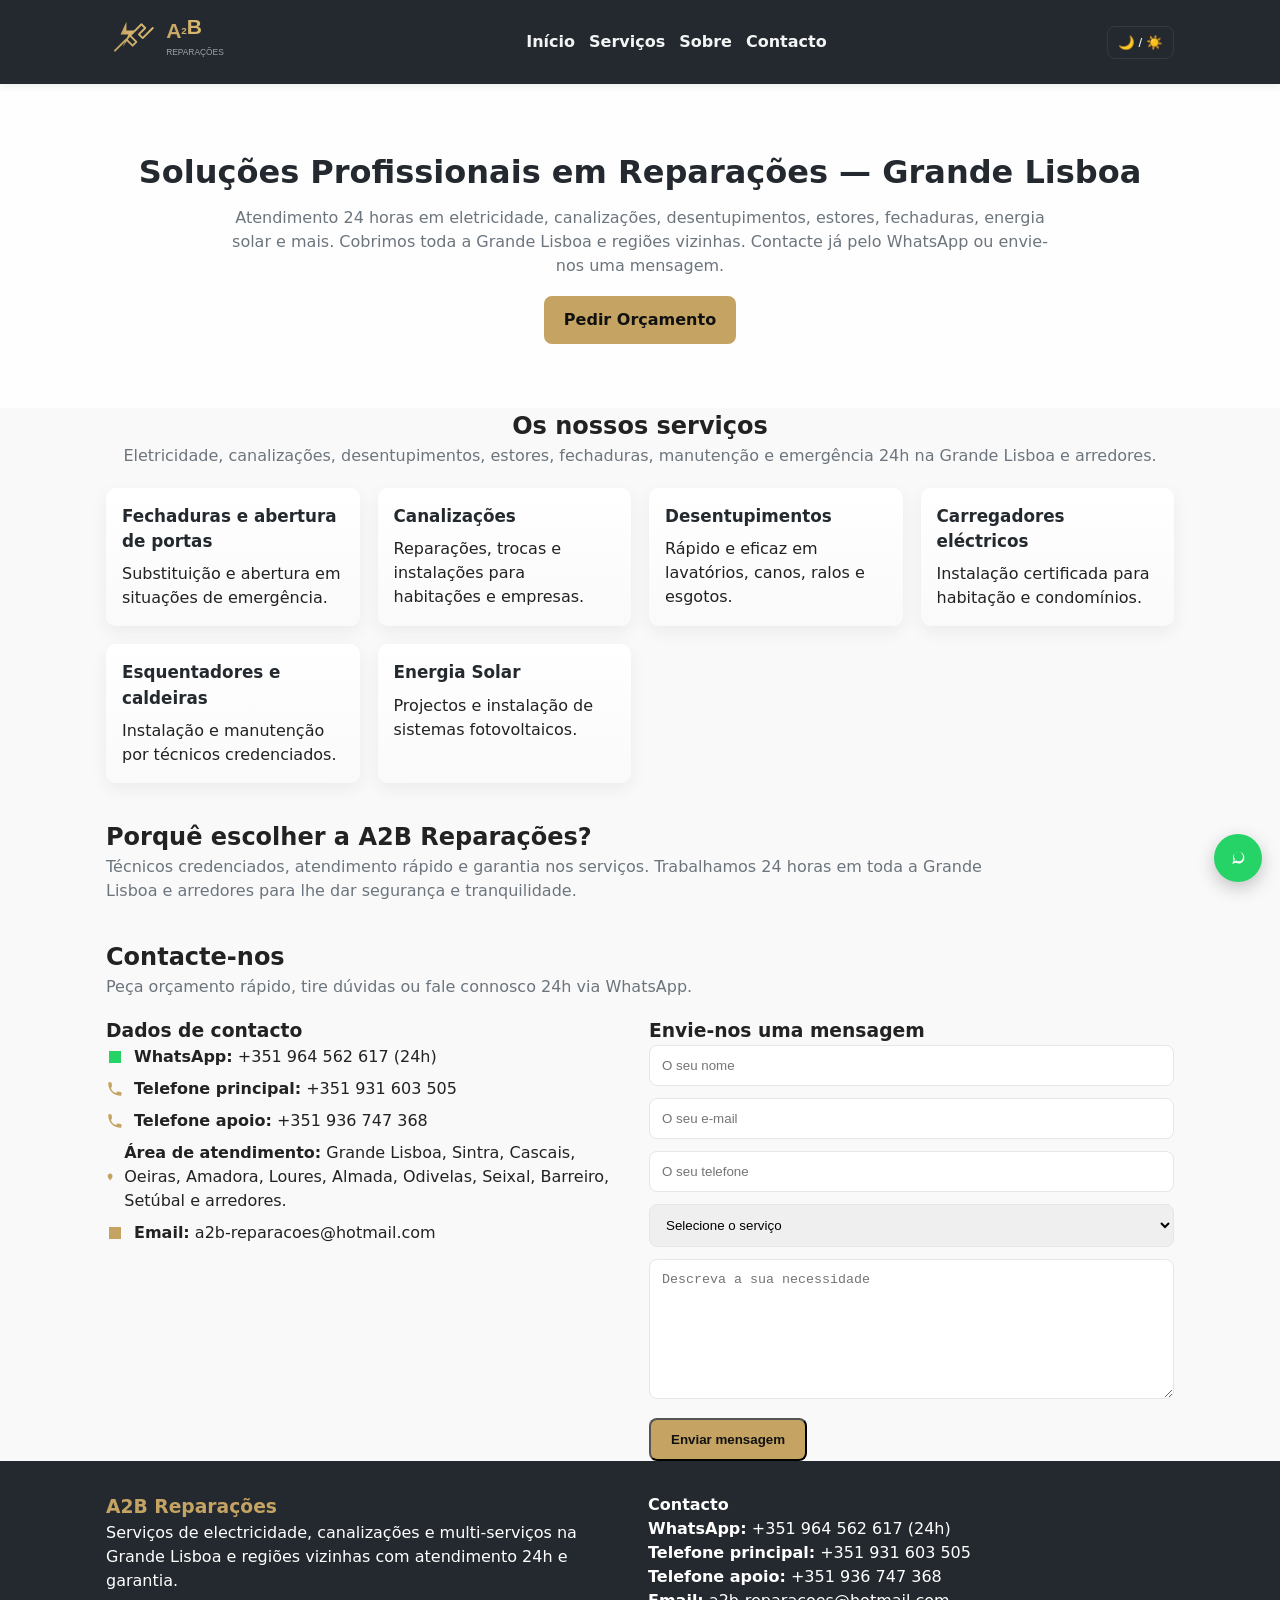
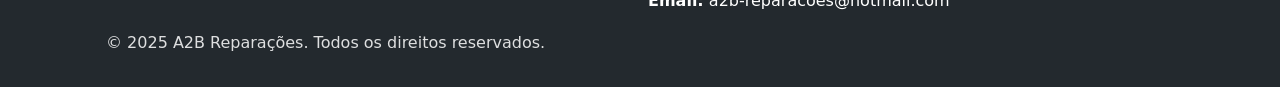
==== commit e62557b1: "Update index.html" ====
--- a/index.html
+++ b/index.html
@@ -1,125 +1,216 @@
 <!DOCTYPE html>
 <html lang="pt-PT">
 <head>
-<meta charset="utf-8">
-<meta name="viewport" content="width=device-width, initial-scale=1">
-<title>A²B Reparações – Serviços 24h em Lisboa e Regiões Vizinhas</title>
-<meta name="description" content="Serviços 24h em Lisboa, Sintra, Cascais, Oeiras, Amadora, Loures, Almada, Odivelas, Seixal, Barreiro e Setúbal.">
-<link rel="icon" href="img/favicon.ico">
-<link rel="stylesheet" href="css/style.css">
+  <meta charset="utf-8" />
+  <meta name="viewport" content="width=device-width,initial-scale=1" />
+  <title>A2B Reparações — Grande Lisboa | Serviços 24h</title>
+  <meta name="description" content="A2B Reparações — serviços 24h em toda a Grande Lisboa e regiões vizinhas (eletricidade, canalizações, desentupimentos, estores, fechaduras, energia solar). Contacto rápido via WhatsApp." />
+  <meta name="author" content="A2B Reparações" />
+  <style>
+    :root{
+      --primary:#23292e;
+      --secondary:#c5a363;
+      --green:#25D366;
+      --bg-light:#f9f9f9;
+      --text-light:#222;
+      --bg-dark:#0f1112;
+      --text-dark:#e9ecef;
+      --muted:#6c757d;
+      --danger:#dc3545;
+      --container:1100px;
+    }
+    *{box-sizing:border-box;margin:0;padding:0}
+    html,body{height:100%}
+    body{font-family:System-ui,-apple-system,"Segoe UI",Roboto,"Helvetica Neue",Arial,sans-serif;
+      background:var(--bg-light);color:var(--text-light);-webkit-font-smoothing:antialiased;line-height:1.5;}
+    .container{max-width:var(--container);margin:0 auto;padding:0 16px;}
+    header{background:var(--primary);color:white;padding:14px 0;position:sticky;top:0;z-index:50;box-shadow:0 2px 8px rgba(0,0,0,.08)}
+    .header-inner{display:flex;align-items:center;justify-content:space-between;gap:12px}
+    .brand{display:flex;align-items:center;gap:12px}
+    .brand svg{height:56px;width:auto;display:block}
+    nav ul{display:flex;gap:14px;list-style:none}
+    nav a{color:white;text-decoration:none;font-weight:600;opacity:.95}
+    nav a:hover{opacity:1;color:var(--secondary)}
+    .theme-toggle{background:transparent;border:1px solid rgba(255,255,255,.08);padding:8px 10px;border-radius:8px;color:white;cursor:pointer}
+    .hero{padding:64px 0;text-align:center;background:linear-gradient(180deg,rgba(255,255,255,.8),rgba(255,255,255,.8));}
+    .hero h1{font-size:2.0rem;margin-bottom:10px;color:var(--primary)}
+    .hero p{color:var(--muted);max-width:820px;margin:0 auto 18px}
+    .btn{display:inline-block;background:var(--secondary);color:#111;padding:12px 20px;border-radius:8px;text-decoration:none;font-weight:700}
+    section{padding:56px 0}
+    .grid{display:grid;gap:18px}
+    .services-grid{grid-template-columns:repeat(auto-fit,minmax(220px,1fr))}
+    .service-card{background:transparent;border-radius:10px;padding:16px;box-shadow:0 6px 18px rgba(0,0,0,.06);background:linear-gradient(180deg,#fff,#fafafa)}
+    .service-card h3{color:var(--primary);margin-bottom:8px;font-size:1.05rem}
+    .contact-grid{display:grid;grid-template-columns:1fr 1fr;gap:18px}
+    .contact-form input,.contact-form textarea,.contact-form select{width:100%;padding:12px;border:1px solid #e6e6e6;border-radius:8px;margin-bottom:12px}
+    .contact-form textarea{min-height:140px;resize:vertical}
+    footer{background:var(--primary);color:white;padding:32px 0}
+    .footer-columns{display:grid;grid-template-columns:repeat(auto-fit,minmax(200px,1fr));gap:16px}
+    .contact-line{display:flex;align-items:center;gap:10px;margin-bottom:8px}
+    .whatsapp-float{position:fixed;right:18px;bottom:18px;background:var(--green);color:white;padding:14px;border-radius:50%;box-shadow:0 6px 18px rgba(0,0,0,.22);display:flex;align-items:center;justify-content:center;text-decoration:none}
+    .sr-only{position:absolute;width:1px;height:1px;padding:0;margin:-1px;overflow:hidden;clip:rect(0,0,0,0);white-space:nowrap;border:0}
+    body.dark{background:var(--bg-dark);color:var(--text-dark)}
+    body.dark .hero{background:linear-gradient(180deg,rgba(0,0,0,.4),rgba(0,0,0,.4))}
+    body.dark .service-card{background:linear-gradient(180deg,#141516,#151517);box-shadow:0 6px 18px rgba(0,0,0,.6)}
+    body.dark .btn{background:var(--secondary);color:#111}
+    body.dark header{background:#0d1112}
+    @media (max-width:900px){.contact-grid{grid-template-columns:1fr}nav ul{display:none}header .header-inner{flex-direction:row;justify-content:space-between}}
+  </style>
 </head>
 <body>
-<header>
-  <div class="container header-content">
-    <div class="logo"><img src="img/a2b_logo_final.png" alt="A²B Reparações logo"></div>
-    <nav>
-      <ul>
-        <li><a href="#home">Início</a></li>
-        <li><a href="#services">Serviços</a></li>
-        <li><a href="#about">Sobre</a></li>
-        <li><a href="#contact">Contacto</a></li>
-      </ul>
-    </nav>
-  </div>
-</header>
-
-<section class="hero" id="home" style="background-image:url('img/hero-bg.svg')">
-  <div class="container">
-    <div class="hero-logo" aria-hidden="true">A²B</div>
-    <h1>Serviços Profissionais de Reparações 24h</h1>
-    <p>Atendimento em toda a Grande Lisboa, Sintra, Cascais, Oeiras, Amadora, Loures, Almada, Odivelas, Seixal, Barreiro, Setúbal e arredores.</p>
-    <a class="btn" href="#contact">Pedir Orçamento</a>
-  </div>
-</section>
-
-<section id="services" class="services">
-  <div class="container">
-    <div style="text-align:center;margin-bottom:18px">
-      <h2>Os nossos serviços</h2>
-      <p style="color:var(--muted)">Electricidade, canalizações, desentupimentos, estores, fechaduras, energia solar e mais.</p>
+  <header>
+    <div class="container header-inner" role="banner">
+      <div class="brand" aria-label="A2B Reparações">
+        <svg viewBox="0 0 200 80" xmlns="http://www.w3.org/2000/svg" aria-hidden="true">
+          <defs>
+            <linearGradient id="g" x1="0" x2="1">
+              <stop offset="0" stop-color="#c5a363"/>
+              <stop offset="1" stop-color="#d9b971"/>
+            </linearGradient>
+          </defs>
+          <rect x="0" y="0" width="70" height="70" rx="10" ry="10" fill="#23292e" />
+          <path d="M12 56 L30 38 L40 48 L46 42 L36 32 L54 14 L60 20 L50 30 L56 36 L72 20" fill="none" stroke="url(#g)" stroke-width="3" stroke-linecap="round" stroke-linejoin="round" transform="translate(2,2) scale(0.9)"/>
+          <polygon points="36,10 24,36 40,36 28,62 52,28 36,28" fill="url(#g)" transform="translate(4,4) scale(0.7)"/>
+          <text x="86" y="34" font-family="Segoe UI, Roboto, Arial" font-weight="700" font-size="30" fill="url(#g)">A<tspan dy="-6" font-size="14">2</tspan>B</text>
+          <text x="86" y="58" font-family="Segoe UI, Roboto, Arial" font-size="12" fill="#9aa3a6">REPARAÇÕES</text>
+        </svg>
+      </div>
+
+      <nav aria-label="Navegação principal">
+        <ul>
+          <li><a href="#home">Início</a></li>
+          <li><a href="#services">Serviços</a></li>
+          <li><a href="#about">Sobre</a></li>
+          <li><a href="#contact">Contacto</a></li>
+        </ul>
+      </nav>
+
+      <div style="display:flex;gap:8px;align-items:center">
+        <button id="themeToggle" class="theme-toggle" aria-pressed="false" title="Alternar tema">🌙 / ☀️</button>
+      </div>
     </div>
-    <div class="services-grid">
-      <div class="service-card"><h3>Fechaduras e abertura de portas</h3><p>Substituição, instalação e abertura em situações de emergência.</p></div>
-      <div class="service-card"><h3>Canalizações</h3><p>Reparações, trocas e instalações.</p></div>
-      <div class="service-card"><h3>Desentupimentos</h3><p>Rápido e eficaz em lavatórios, ralos e esgotos.</p></div>
-      <div class="service-card"><h3>Estores</h3><p>Reparação, manutenção e instalação.</p></div>
-      <div class="service-card"><h3>Máquinas</h3><p>Instalação e manutenção de máquinas de lavar e loiça.</p></div>
-      <div class="service-card"><h3>Carregadores eléctricos</h3><p>Instalação certificada para veículos eléctricos.</p></div>
-    </div>
-  </div>
-</section>
-
-<section id="about" class="about">
-  <div class="container">
-    <h2>Porquê escolher a A²B Reparações?</h2>
-    <p style="color:var(--muted);max-width:800px">Técnicos credenciados, atendimento rápido e garantia. Trabalhamos 24 horas para lhe dar segurança e tranquilidade.</p>
-  </div>
-</section>
-
-<section id="contact" class="contact">
-  <div class="container">
-    <div style="text-align:center;margin-bottom:18px">
+  </header>
+
+  <main>
+    <section id="home" class="hero">
+      <div class="container">
+        <h1>Soluções Profissionais em Reparações — Grande Lisboa</h1>
+        <p>Atendimento 24 horas em eletricidade, canalizações, desentupimentos, estores, fechaduras, energia solar e mais. Cobrimos toda a Grande Lisboa e regiões vizinhas. Contacte já pelo WhatsApp ou envie-nos uma mensagem.</p>
+        <a class="btn" href="#contact">Pedir Orçamento</a>
+      </div>
+    </section>
+
+    <section id="services" class="container">
+      <div class="section-title" style="text-align:center;margin-bottom:18px">
+        <h2>Os nossos serviços</h2>
+        <p style="color:var(--muted)">Eletricidade, canalizações, desentupimentos, estores, fechaduras, manutenção e emergência 24h na Grande Lisboa e arredores.</p>
+      </div>
+
+      <div class="services-grid grid" style="margin-top:20px">
+        <div class="service-card"><h3>Fechaduras e abertura de portas</h3><p>Substituição e abertura em situações de emergência.</p></div>
+        <div class="service-card"><h3>Canalizações</h3><p>Reparações, trocas e instalações para habitações e empresas.</p></div>
+        <div class="service-card"><h3>Desentupimentos</h3><p>Rápido e eficaz em lavatórios, canos, ralos e esgotos.</p></div>
+        <div class="service-card"><h3>Carregadores eléctricos</h3><p>Instalação certificada para habitação e condomínios.</p></div>
+        <div class="service-card"><h3>Esquentadores e caldeiras</h3><p>Instalação e manutenção por técnicos credenciados.</p></div>
+        <div class="service-card"><h3>Energia Solar</h3><p>Projectos e instalação de sistemas fotovoltaicos.</p></div>
+      </div>
+    </section>
+
+    <section id="about" class="container" aria-labelledby="about-title" style="margin-top:36px">
+      <h2 id="about-title">Porquê escolher a A2B Reparações?</h2>
+      <p style="color:var(--muted);max-width:900px">Técnicos credenciados, atendimento rápido e garantia nos serviços. Trabalhamos 24 horas em toda a Grande Lisboa e arredores para lhe dar segurança e tranquilidade.</p>
+    </section>
+
+    <section id="contact" class="container" style="margin-top:36px">
       <h2>Contacte-nos</h2>
       <p style="color:var(--muted)">Peça orçamento rápido, tire dúvidas ou fale connosco 24h via WhatsApp.</p>
+
+      <div class="contact-grid" style="margin-top:18px">
+        <div>
+          <h3>Dados de contacto</h3>
+          <div class="contact-line"><svg width="18" height="18" viewBox="0 0 24 24" aria-hidden="true"><path d="M20 4H4v16h16V4z" fill="#25D366"/></svg><span><strong>WhatsApp:</strong> <a href="https://wa.me/351964562617" target="_blank" rel="noopener noreferrer" style="color:inherit;text-decoration:none">+351 964 562 617</a> (24h)</span></div>
+          <div class="contact-line"><svg width="18" height="18" viewBox="0 0 24 24" aria-hidden="true"><path d="M6.6 10.79a10 10 0 0 0 6.61 6.61l1.83-1.83a1 1 0 0 1 1.02-.24c1.12.37 2.33.57 3.57.57a1 1 0 0 1 1 1V20a1 1 0 0 1-1 1C10.07 21 3 13.93 3 4a1 1 0 0 1 1-1h2.5a1 1 0 0 1 1 1c0 1.24.2 2.45.57 3.57a1 1 0 0 1-.24 1.02L6.6 10.79z" fill="#c5a363"/></svg><span><strong>Telefone principal:</strong> +351 931 603 505</span></div>
+          <div class="contact-line"><svg width="18" height="18" viewBox="0 0 24 24" aria-hidden="true"><path d="M6.6 10.79a10 10 0 0 0 6.61 6.61l1.83-1.83a1 1 0 0 1 1.02-.24c1.12.37 2.33.57 3.57.57a1 1 0 0 1 1 1V20a1 1 0 0 1-1 1C10.07 21 3 13.93 3 4a1 1 0 0 1 1-1h2.5a1 1 0 0 1 1 1c0 1.24.2 2.45.57 3.57a1 1 0 0 1-.24 1.02L6.6 10.79z" fill="#c5a363"/></svg><span><strong>Telefone apoio:</strong> +351 936 747 368</span></div>
+          <div class="contact-line"><svg width="18" height="18" viewBox="0 0 24 24" aria-hidden="true"><path d="M12 2C8.13 2 5 5.13 5 9c0 5.25 7 13 7 13s7-7.75 7-13c0-3.87-3.13-7-7-7z" fill="#c5a363"/></svg><span><strong>Área de atendimento:</strong> Grande Lisboa, Sintra, Cascais, Oeiras, Amadora, Loures, Almada, Odivelas, Seixal, Barreiro, Setúbal e arredores.</span></div>
+          <div class="contact-line"><svg width="18" height="18" viewBox="0 0 24 24" aria-hidden="true"><path d="M20 4H4v16h16V4z" fill="#c5a363"/></svg><span><strong>Email:</strong> a2b-reparacoes@hotmail.com</span></div>
+        </div>
+
+        <div class="contact-form" aria-labelledby="form-title">
+          <h3 id="form-title">Envie-nos uma mensagem</h3>
+          <form action="https://formsubmit.co/a2b-reparacoes@hotmail.com" method="POST" onsubmit="onFormSubmit(event)">
+            <input type="hidden" name="_captcha" value="false">
+            <input type="hidden" name="_template" value="table">
+            <input type="hidden" name="_subject" value="Recebemos a sua mensagem">
+            <input type="hidden" name="_autoresponse" value="Olá, obrigado por contactar a A²B Reparações. Recebemos o seu pedido e entraremos em contacto o mais breve possível. Atendimento 24h — Grande Lisboa e regiões vizinhas. Cumprimentos, Equipa A²B Reparações">
+            <input type="text" name="nome" placeholder="O seu nome" required aria-label="Nome">
+            <input type="email" name="email" placeholder="O seu e-mail" required aria-label="Email">
+            <input type="tel" name="telefone" placeholder="O seu telefone" aria-label="Telefone">
+            <select name="servico" required aria-label="Serviço">
+              <option value="" disabled selected>Selecione o serviço</option>
+              <option value="fechaduras">Fechaduras e abertura de portas</option>
+              <option value="canalizacao">Canalizações</option>
+              <option value="desentupimentos">Desentupimentos</option>
+              <option value="estores">Estores</option>
+              <option value="maquinas">Máquinas de lavar roupa/loiça</option>
+              <option value="carregador">Carregador carro eléctrico</option>
+              <option value="esquentador">Esquentadores e caldeiras</option>
+              <option value="termoacumulador">Termoacumuladores</option>
+              <option value="residencial">Instalações eléctricas residenciais</option>
+              <option value="comercial">Instalações eléctricas comerciais</option>
+              <option value="manutencao">Manutenção preventiva</option>
+              <option value="emergencia">Emergência 24h</option>
+              <option value="solar">Energia solar</option>
+              <option value="outro">Outro</option>
+            </select>
+            <textarea name="mensagem" placeholder="Descreva a sua necessidade" required aria-label="Mensagem"></textarea>
+            <button type="submit" class="btn">Enviar mensagem</button>
+            <div id="localSuccess" style="display:none;margin-top:12px;padding:10px;background:#e6ffed;border:1px solid #c6f3d2;border-radius:8px;color:#0a6f33">Obrigado — a sua mensagem está a ser enviada. Verifique a sua caixa de e-mail para confirmar (FormSubmit) se for a primeira submissão.</div>
+          </form>
+        </div>
+      </div>
+    </section>
+  </main>
+
+  <footer role="contentinfo">
+    <div class="container footer-columns">
+      <div>
+        <h3 style="color:var(--secondary)">A2B Reparações</h3>
+        <p style="color:inherit">Serviços de electricidade, canalizações e multi-serviços na Grande Lisboa e regiões vizinhas com atendimento 24h e garantia.</p>
+      </div>
+      <div>
+        <h4>Contacto</h4>
+        <p style="color:inherit"><strong>WhatsApp:</strong> <a href="https://wa.me/351964562617" target="_blank" rel="noopener noreferrer" style="color:inherit;text-decoration:none">+351 964 562 617</a> (24h)</p>
+        <p style="color:inherit"><strong>Telefone principal:</strong> +351 931 603 505</p>
+        <p style="color:inherit"><strong>Telefone apoio:</strong> +351 936 747 368</p>
+        <p style="color:inherit"><strong>Email:</strong> a2b-reparacoes@hotmail.com</p>
+      </div>
     </div>
-    <div class="contact-grid">
-      <div>
-        <h3>Dados de contacto</h3>
-        <p><strong>WhatsApp:</strong> <a href="https://wa.me/351964562617" target="_blank">+351 964 562 617</a> (24h)</p>
-        <p><strong>Telefone:</strong> +351 931 603 505</p>
-        <p><strong>Email:</strong> <a href="mailto:a2b-reparacoes@hotmail.com">a2b-reparacoes@hotmail.com</a></p>
-        <p><strong>Atendimento:</strong> Grande Lisboa, Sintra, Cascais, Oeiras, Amadora, Loures, Almada, Odivelas, Seixal, Barreiro, Setúbal e arredores.</p>
-      </div>
-      <div class="contact-form">
-        <form action="https://formsubmit.co/a2b-reparacoes@hotmail.com" method="POST">
-          <input type="hidden" name="_captcha" value="false">
-          <input type="hidden" name="_next" value="obrigado.html">
-          <input type="hidden" name="_autoresponse" value="Olá, obrigado por contactar a A²B Reparações. Recebemos o seu pedido e entraremos em contacto o mais breve possível. Atendimento 24h — Grande Lisboa e regiões vizinhas. Cumprimentos, Equipa A²B Reparações.">
-          <input type="text" name="nome" placeholder="O seu nome" required>
-          <input type="email" name="email" placeholder="O seu e-mail" required>
-          <input type="tel" name="telefone" placeholder="O seu telefone">
-          <select name="servico" required>
-            <option value="" disabled selected>Selecione o serviço</option>
-            <option value="fechaduras">Fechaduras e abertura de portas</option>
-            <option value="canalizacao">Canalizações</option>
-            <option value="desentupimentos">Desentupimentos</option>
-            <option value="estores">Estores</option>
-            <option value="maquinas">Máquinas</option>
-            <option value="carregador">Carregador carro eléctrico</option>
-            <option value="esquentador">Esquentadores e caldeiras</option>
-            <option value="termoacumulador">Termoacumuladores</option>
-            <option value="residencial">Instalações eléctricas residenciais</option>
-            <option value="comercial">Instalações eléctricas comerciais</option>
-            <option value="manutencao">Manutenção preventiva</option>
-            <option value="emergencia">Emergência 24h</option>
-            <option value="solar">Energia solar</option>
-            <option value="outro">Outro</option>
-          </select>
-          <textarea name="mensagem" placeholder="Descreva a sua necessidade" required></textarea>
-          <button type="submit" class="btn">Enviar mensagem</button>
-        </form>
-      </div>
-    </div>
-  </div>
-</section>
-
-<footer>
-  <div class="container" style="display:flex;justify-content:space-between;flex-wrap:wrap;gap:20px">
-    <div style="max-width:520px">
-      <h3>A²B Reparações</h3>
-      <p>Serviços de electricidade, canalizações e multi-serviços em Lisboa e regiões vizinhas com atendimento 24h e garantia.</p>
-    </div>
-    <div>
-      <h3>Contacto</h3>
-      <p><strong>WhatsApp:</strong> +351 964 562 617 (24h)</p>
-      <p><strong>Telefone:</strong> +351 931 603 505</p>
-      <p><strong>Email:</strong> a2b-reparacoes@hotmail.com</p>
-    </div>
-  </div>
-  <div style="text-align:center;padding-top:12px;color:rgba(255,255,255,0.85)">&copy; 2025 A²B Reparações. Todos os direitos reservados.</div>
-</footer>
-
-<a class="whatsapp-float" href="https://wa.me/351964562617" target="_blank" title="WhatsApp 24h">💬</a>
-<script src="js/main.js"></script>
+    <div class="container footer-bottom" style="margin-top:18px;color:rgba(255,255,255,0.85)">&copy; 2025 A2B Reparações. Todos os direitos reservados.</div>
+  </footer>
+
+  <a class="whatsapp-float" href="https://wa.me/351964562617" target="_blank" rel="noopener noreferrer" aria-label="WhatsApp 24h">
+    <svg width="20" height="20" viewBox="0 0 24 24" aria-hidden="true"><path fill="#fff" d="M17.6 6.4C16.4 5.2 14.8 4.5 13 4.5c-3.9 0-7 3.1-7 7 0 1.1.3 2.1.9 3L5 19l4.6-1.2c.9.5 1.9.8 3 .8 3.9 0 7-3.1 7-7 0-1.8-.7-3.4-1.9-4.6zM13 16c-1 0-1.9-.3-2.7-.8l-.2-.1-2.6.7.7-2.6-.1-.2C7.3 11.9 7 11 7 10c0-3 2.5-5.5 5.5-5.5S18 7 18 10.5 16 16 13 16z"/></svg>
+  </a>
+
+  <script>
+    (function(){
+      const btn = document.getElementById('themeToggle');
+      const prefersDark = window.matchMedia && window.matchMedia('(prefers-color-scheme: dark)').matches;
+      const saved = localStorage.getItem('a2b_theme');
+      if(saved === 'dark' || (!saved && prefersDark)) document.body.classList.add('dark');
+      btn.addEventListener('click', ()=>{
+        document.body.classList.toggle('dark');
+        const isDark = document.body.classList.contains('dark');
+        localStorage.setItem('a2b_theme', isDark ? 'dark' : 'light');
+        btn.setAttribute('aria-pressed', isDark);
+      });
+    })();
+
+    function onFormSubmit(e){
+      const note = document.getElementById('localSuccess');
+      note.style.display = 'block';
+      // Allow form to submit to FormSubmit (no preventDefault) so FormSubmit will handle delivery & verification
+    }
+  </script>
 </body>
-</html>+</html>
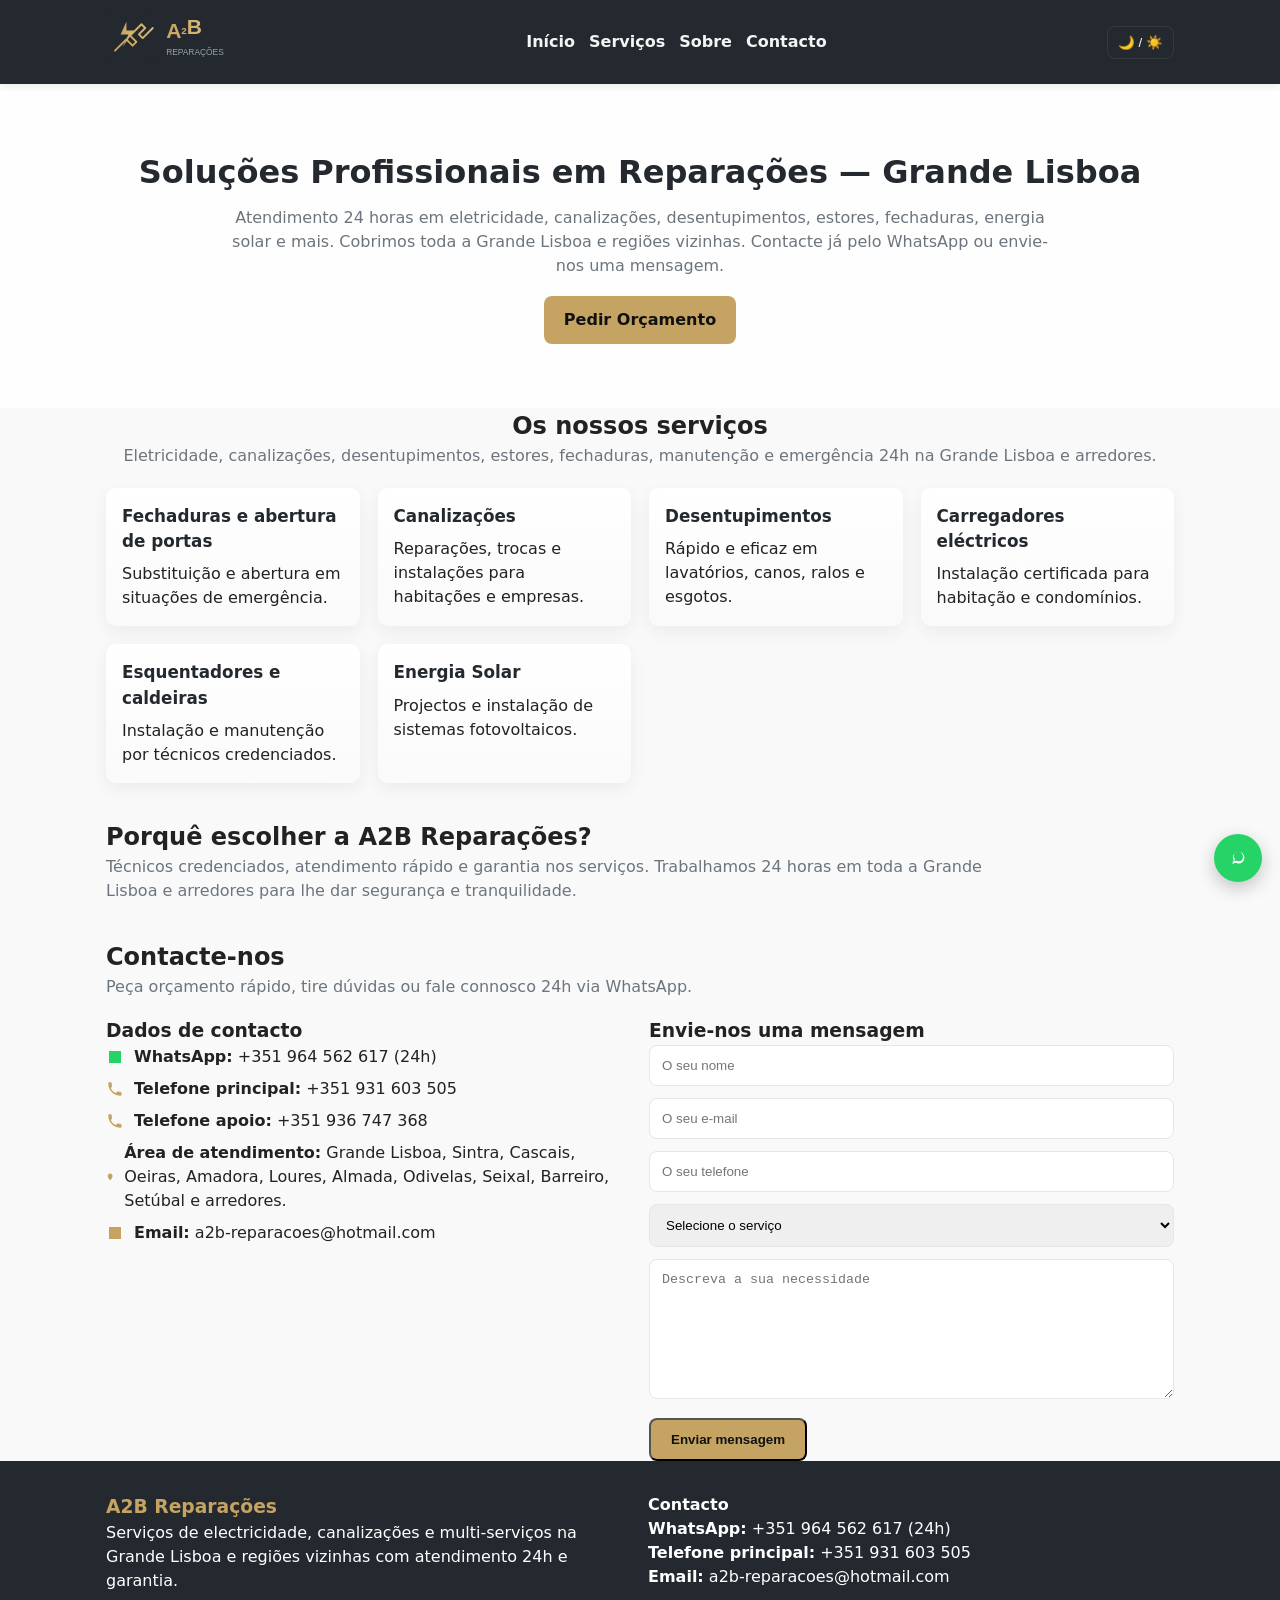
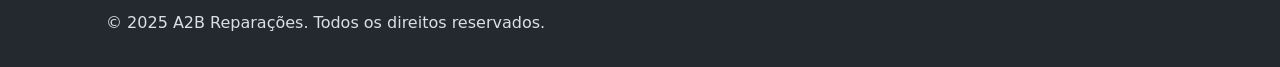
==== commit 34a55807: "Remove secondary contact phone number" ====
--- a/index.html
+++ b/index.html
@@ -180,8 +180,7 @@
       <div>
         <h4>Contacto</h4>
         <p style="color:inherit"><strong>WhatsApp:</strong> <a href="https://wa.me/351964562617" target="_blank" rel="noopener noreferrer" style="color:inherit;text-decoration:none">+351 964 562 617</a> (24h)</p>
-        <p style="color:inherit"><strong>Telefone principal:</strong> +351 931 603 505</p>
-        <p style="color:inherit"><strong>Telefone apoio:</strong> +351 936 747 368</p>
+        <p style="color:inherit"><strong>Telefone principal:</strong> +351 931 603 505</p> 
         <p style="color:inherit"><strong>Email:</strong> a2b-reparacoes@hotmail.com</p>
       </div>
     </div>
